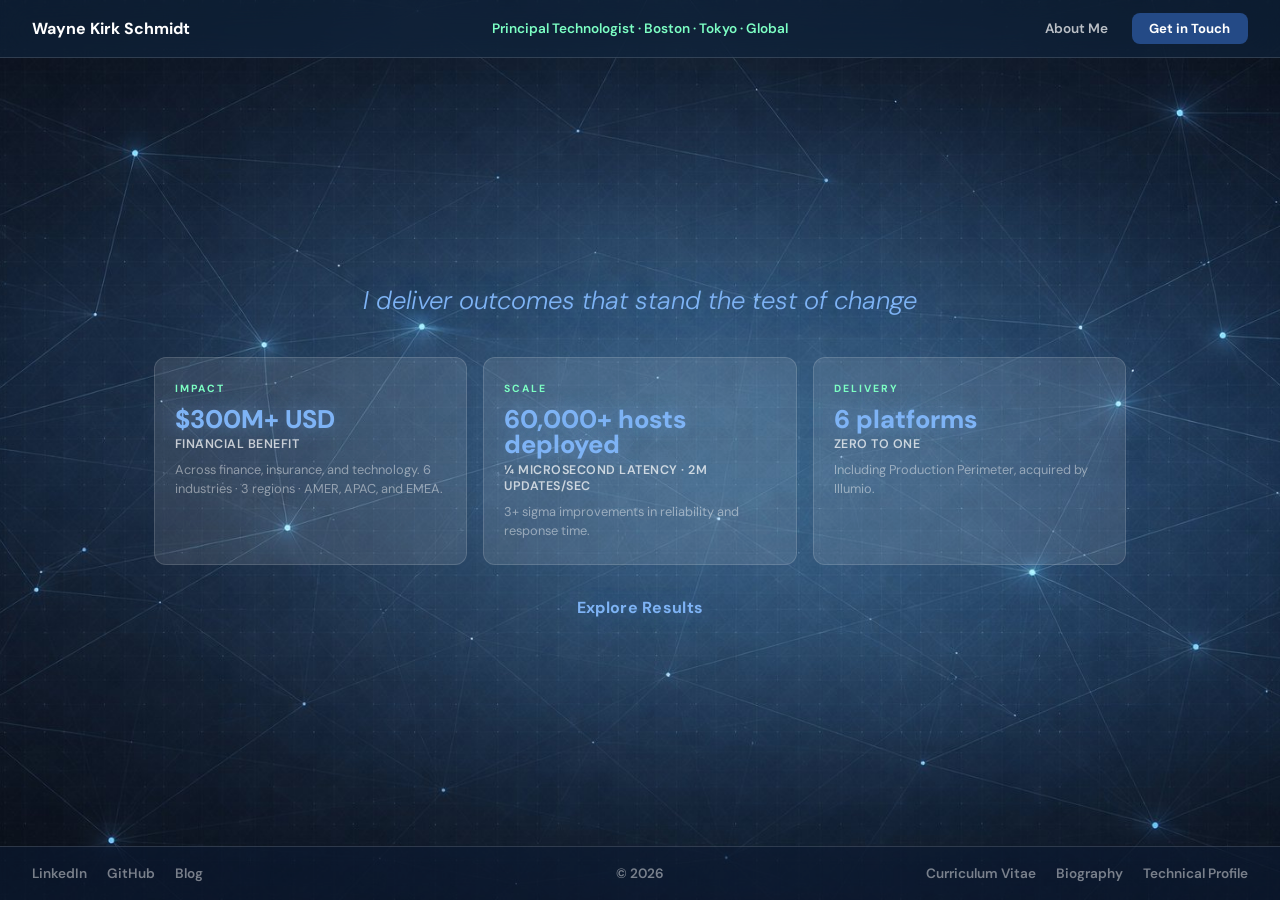
==== index.html @ f5925748 "Add files via upload" ====
<!DOCTYPE html>
<html lang="en">
<head>
  <meta charset="UTF-8"/>
  <meta name="viewport" content="width=device-width, initial-scale=1.0"/>
  <title>Wayne Kirk Schmidt — Principal Technologist</title>
  <meta name="description" content="I help people reclaim their most precious resource: time. Principal technologist. Boston · Tokyo · Global."/>
  <link rel="preconnect" href="https://fonts.googleapis.com"/>
  <link rel="preconnect" href="https://fonts.gstatic.com" crossorigin/>
  <link href="https://fonts.googleapis.com/css2?family=DM+Sans:ital,opsz,wght@0,9..40,300;0,9..40,400;0,9..40,600;0,9..40,700;0,9..40,800;1,9..40,300&display=swap" rel="stylesheet"/>
  <link rel="preload" href="./background.webp" as="image" type="image/webp"/>
  <link rel="dns-prefetch" href="https://changeis.io"/>
  <link rel="stylesheet" href="./styles.css"/>
  <style>
    html, body { height: 100%; overflow: hidden; }
    .page { height: 100vh; display: grid; grid-template-rows: 58px 1fr 54px; }

    /* HEADER */
    .hdr {
      display: grid; grid-template-columns: 1fr auto 1fr;
      align-items: center; padding: 0 2rem;
      background: rgba(15,39,66,0.55); backdrop-filter: blur(16px);
      border-bottom: 1px solid var(--border);
    }
    .hdr-name { font-size: 1rem; font-weight: 700; color: var(--white); text-decoration: none; }
    .hdr-location {
      font-size: 0.85rem; font-weight: 600; color: #7dffc4;
      text-align: center; white-space: nowrap;
    }
    .hdr-right { display: flex; justify-content: flex-end; gap: 1.5rem; align-items: center; }
    .hdr-link { color: var(--light); text-decoration: none; font-size: 0.85rem; font-weight: 600; transition: color 0.15s; }
    .hdr-link:hover { color: var(--white); }
    .hdr-cta {
      background: var(--brand); color: var(--white); padding: 0.45rem 1.1rem;
      border-radius: 8px; text-decoration: none; font-weight: 700; font-size: 0.82rem; transition: background 0.2s;
    }
    .hdr-cta:hover { background: var(--accent); }

    /* MAIN */
    .main {
      display: flex; flex-direction: column;
      align-items: center; justify-content: center;
      padding: 2rem;
      text-align: center;
    }
    .role {
      font-size: 0.65rem; font-weight: 700; letter-spacing: 2.5px;
      text-transform: uppercase; color: #7dffc4; margin-bottom: 1.25rem;
    }
    .tagline {
      font-size: clamp(1.2rem, 2vw, 1.8rem); font-weight: 300; font-style: italic;
      color: var(--sky); line-height: 1.2; white-space: nowrap; margin-bottom: 2.5rem;
      text-shadow: 0 0 40px rgba(126,179,245,0.4);
    }
    .proof-grid {
      display: grid; grid-template-columns: repeat(3, 1fr);
      gap: 1rem; width: 80%; margin-bottom: 2rem;
    }
    .proof-item {
      background: var(--frost); border: 1px solid var(--border);
      border-radius: 12px; padding: 1.5rem 1.25rem; text-align: left;
    }
    .proof-cat {
      font-size: 0.65rem; font-weight: 700; letter-spacing: 2px;
      text-transform: uppercase; color: #7dffc4; margin-bottom: 0.75rem;
    }
    .proof-num {
      font-size: 1.6rem; font-weight: 800; color: var(--sky);
      line-height: 1; margin-bottom: 0.25rem;
      text-shadow: 0 0 20px rgba(126,179,245,0.5);
    }
    .proof-sub {
      font-size: 0.78rem; font-weight: 600; color: var(--light);
      margin-bottom: 0.5rem; text-transform: uppercase; letter-spacing: 0.5px;
    }
    .proof-label { font-size: 0.8rem; color: var(--muted); line-height: 1.5; }
    .results-link {
      font-size: 1rem; font-weight: 700; color: var(--sky);
      text-decoration: none; letter-spacing: 0.3px; transition: color 0.15s;
      text-shadow: 0 0 20px rgba(126,179,245,0.4);
    }
    .results-link:hover { color: var(--white); }

    /* FOOTER */
    .ftr {
      display: grid; grid-template-columns: 1fr auto 1fr;
      align-items: center; padding: 0 2rem;
      border-top: 1px solid var(--border); background: rgba(10,25,50,0.6);
    }
    .ftr-left { display: flex; gap: 1.25rem; }
    .ftr-right { display: flex; justify-content: flex-end; gap: 1.25rem; }
    .ftr-left a, .ftr-right a {
      color: var(--muted); text-decoration: none; font-size: 0.85rem; font-weight: 600; transition: color 0.15s;
    }
    .ftr-left a:hover, .ftr-right a:hover { color: var(--light); }
    .ftr-copy { font-size: 0.85rem; font-weight: 600; color: var(--muted); white-space: nowrap; }
  </style>
</head>
<body>
<div class="page">

  <header class="hdr">
    <a class="hdr-name" href="./index.html">Wayne Kirk Schmidt</a>
    <span class="hdr-location">Principal Technologist · Boston · Tokyo · Global</span>
    <div class="hdr-right">
      <a class="hdr-link" href="./about.html">About Me</a>
      <a class="hdr-cta" href="./contact.html">Get in Touch</a>
    </div>
  </header>

  <main class="main">
    <div class="tagline">I deliver outcomes that stand the test of change</div>
    <div class="proof-grid">
      <div class="proof-item">
        <div class="proof-cat">Impact</div>
        <div class="proof-num">$300M+ USD</div>
        <div class="proof-sub">Financial Benefit</div>
        <div class="proof-label">Across finance, insurance, and technology. 6 industries · 3 regions · AMER, APAC, and EMEA.</div>
      </div>
      <div class="proof-item">
        <div class="proof-cat">Scale</div>
        <div class="proof-num">60,000+ hosts deployed</div>
        <div class="proof-sub">¼ microsecond latency · 2M updates/sec</div>
        <div class="proof-label">3+ sigma improvements in reliability and response time.</div>
      </div>
      <div class="proof-item">
        <div class="proof-cat">Delivery</div>
        <div class="proof-num">6 platforms</div>
        <div class="proof-sub">Zero to One</div>
        <div class="proof-label">Including Production Perimeter, acquired by Illumio.</div>
      </div>
    </div>
    <a class="results-link" href="https://casestudies.changeis.io">Explore Results</a>
  </main>

  <footer class="ftr">
    <div class="ftr-left">
      <a href="https://linkedin.com/in/waynekirkschmidt" target="_blank">LinkedIn</a>
      <a href="https://github.com/wayne-kirk-schmidt" target="_blank">GitHub</a>
      <a href="https://backofthenapkin.tech" target="_blank">Blog</a>
    </div>
    <span class="ftr-copy">© 2026</span>
    <div class="ftr-right">
      <a href="./docs/WayneKirkSchmidt_CV.pdf" target="_blank">Curriculum Vitae</a>
      <a href="./docs/WayneKirkSchmidt_Bio.pdf" target="_blank">Biography</a>
      <a href="./docs/WayneKirkSchmidt_Technical.pdf" target="_blank">Technical Profile</a>
    </div>
  </footer>

</div>
</body>
</html>
---- styles.css ----
/* ============================================================
   waynekirkschmidt.me — Personal site styles
   Same DNA as changeis.io, lighter and more personal
   ============================================================ */

:root {
  --ink:      #0f2742;
  --navy:     #1a2f52;
  --brand:    #244a86;
  --accent:   #3b6fd4;
  --sky:      #7eb3f5;
  --white:    #ffffff;
  --light:    rgba(255,255,255,0.72);
  --muted:    rgba(255,255,255,0.45);
  --frost:    rgba(255,255,255,0.10);
  --frost-md: rgba(255,255,255,0.15);
  --frost-lg: rgba(255,255,255,0.92);
  --border:   rgba(255,255,255,0.14);
  --sans:     'DM Sans', system-ui, sans-serif;
}

*, *::before, *::after { box-sizing: border-box; margin: 0; padding: 0; }

html { scroll-behavior: smooth; }

body {
  font-family: 'DM Sans', system-ui, sans-serif;
  background-image: url('./background.png');
  background-size: cover;
  background-position: center;
  background-repeat: no-repeat;
  background-attachment: fixed;
  min-height: 100vh;
  color: var(--white);
  -webkit-font-smoothing: antialiased;
}

/* ── NAV ── */
nav {
  position: sticky;
  top: 0;
  z-index: 100;
  display: flex;
  align-items: center;
  justify-content: space-between;
  padding: 0 2rem;
  height: 58px;
  background: rgba(15,39,66,0.55);
  backdrop-filter: blur(16px);
  border-bottom: 1px solid var(--border);
}

.nav-availability {
  display: inline-flex;
  align-items: center;
  gap: 8px;
  background: rgba(33,163,102,0.15);
  border: 1px solid rgba(33,163,102,0.35);
  border-radius: 999px;
  padding: 4px 12px;
  font-size: 0.72rem;
  font-weight: 600;
  color: #7dffc4;
  white-space: nowrap;
}

.nav-availability::before {
  content: '';
  width: 6px;
  height: 6px;
  border-radius: 50%;
  background: #21a366;
  animation: pulse 2s infinite;
  flex-shrink: 0;
}

.nav-logo {
  font-size: 1rem;
  font-weight: 700;
  color: var(--white);
  text-decoration: none;
  letter-spacing: -0.3px;
}

.nav-logo span { color: var(--sky); }

.nav-links {
  display: flex;
  gap: 2rem;
  list-style: none;
}

.nav-links a {
  color: var(--light);
  text-decoration: none;
  font-size: 1rem;
  font-weight: 600;
  letter-spacing: 0.3px;
  transition: color 0.15s;
}

.nav-links a:hover { color: var(--white); }

/* ── HERO ── */
.hero {
  min-height: 90vh;
  display: flex;
  align-items: center;
  padding: 5rem 2rem 3rem;
}

.hero-inner {
  max-width: 780px;
  margin: 0 auto;
  width: 100%;
}

.hero-eyebrow {
  font-size: 0.75rem;
  font-weight: 700;
  letter-spacing: 2.5px;
  text-transform: uppercase;
  color: var(--sky);
  margin-bottom: 1.25rem;
}

.hero-title {
  font-size: clamp(2.8rem, 6vw, 5rem);
  font-weight: 800;
  line-height: 1.05;
  letter-spacing: -1.5px;
  color: var(--white);
  margin-bottom: 1.5rem;
}

.hero-title em {
  font-style: italic;
  color: var(--sky);
  font-weight: 300;
}

.hero-availability {
  display: inline-flex;
  align-items: center;
  gap: 8px;
  background: rgba(33,163,102,0.15);
  border: 1px solid rgba(33,163,102,0.35);
  border-radius: 999px;
  padding: 6px 14px;
  font-size: 0.8rem;
  font-weight: 600;
  color: #7dffc4;
  margin-bottom: 1.75rem;
}

.hero-availability::before {
  content: '';
  width: 7px;
  height: 7px;
  border-radius: 50%;
  background: #21a366;
  animation: pulse 2s infinite;
}

@keyframes pulse {
  0%, 100% { opacity: 1; }
  50% { opacity: 0.4; }
}

.hero-sub {
  font-size: 1.15rem;
  color: var(--light);
  line-height: 1.7;
  max-width: 560px;
  margin-bottom: 2.5rem;
}

.hero-actions {
  display: flex;
  gap: 12px;
  flex-wrap: wrap;
}

.btn-primary {
  background: var(--brand);
  color: var(--white);
  padding: 0.875rem 1.75rem;
  border-radius: 10px;
  text-decoration: none;
  font-weight: 700;
  font-size: 0.95rem;
  transition: background 0.2s, transform 0.15s;
  display: inline-block;
}

.btn-primary:hover { background: var(--accent); transform: translateY(-1px); }

.btn-ghost {
  background: transparent;
  color: var(--white);
  padding: 0.875rem 1.75rem;
  border-radius: 10px;
  border: 1px solid var(--border);
  text-decoration: none;
  font-weight: 600;
  font-size: 0.95rem;
  transition: border-color 0.2s, background 0.2s;
  display: inline-block;
}

.btn-ghost:hover { border-color: rgba(255,255,255,0.35); background: var(--frost); }

/* ── SECTIONS ── */
section {
  padding: 5rem 2rem;
}

.section-inner {
  max-width: 860px;
  margin: 0 auto;
}

.section-eyebrow {
  font-size: 0.7rem;
  font-weight: 700;
  letter-spacing: 2.5px;
  text-transform: uppercase;
  color: var(--sky);
  margin-bottom: 0.75rem;
}

.section-title {
  font-size: clamp(1.6rem, 3.5vw, 2.4rem);
  font-weight: 800;
  line-height: 1.15;
  letter-spacing: -0.5px;
  color: var(--white);
  margin-bottom: 1.25rem;
}

.section-intro {
  font-size: 1rem;
  color: var(--light);
  line-height: 1.75;
  max-width: 600px;
  margin-bottom: 2.5rem;
}

/* ── CAPABILITIES ── */
#capabilities { background: rgba(15,39,66,0.3); }

.cap-grid {
  display: grid;
  grid-template-columns: repeat(3, 1fr);
  gap: 1.25rem;
  margin-top: 2rem;
}

@media (max-width: 720px) { .cap-grid { grid-template-columns: 1fr; } }
@media (max-width: 960px) and (min-width: 721px) { .cap-grid { grid-template-columns: repeat(2, 1fr); } }

.cap-card {
  background: var(--frost-lg);
  border-radius: 14px;
  padding: 1.5rem;
  border-left: 4px solid var(--brand);
  box-shadow: 0 8px 32px rgba(0,0,0,0.2);
}

.cap-name {
  font-size: 0.95rem;
  font-weight: 700;
  color: var(--brand);
  margin-bottom: 0.5rem;
}

.cap-desc {
  font-size: 0.875rem;
  color: var(--navy);
  line-height: 1.6;
}

.cap-row-label {
  font-size: 0.68rem;
  font-weight: 700;
  letter-spacing: 2.5px;
  text-transform: uppercase;
  color: var(--sky);
  margin-bottom: 0.75rem;
  margin-top: 2rem;
  opacity: 0.7;
}

.cap-section-divider {
  display: flex;
  align-items: center;
  gap: 1.25rem;
  margin: 2.75rem 0 0.5rem;
}

.cap-divider-line {
  flex: 1;
  height: 1px;
  background: linear-gradient(to right, transparent, rgba(56,189,248,0.25), transparent);
}

.cap-divider-label {
  font-size: 0.68rem;
  font-weight: 700;
  letter-spacing: 2.5px;
  text-transform: uppercase;
  color: var(--sky);
  opacity: 0.6;
  white-space: nowrap;
}

/* ── RESULTS ── */
.results-grid {
  display: grid;
  grid-template-columns: repeat(2, 1fr);
  gap: 1rem;
  margin-top: 2rem;
}

@media (max-width: 560px) { .results-grid { grid-template-columns: 1fr; } }

.result-item {
  background: var(--frost);
  border: 1px solid var(--border);
  border-radius: 12px;
  padding: 1.25rem 1.5rem;
  display: flex;
  align-items: flex-start;
  gap: 12px;
}

.result-text {
  font-size: 0.9rem;
  color: var(--light);
  line-height: 1.55;
}

/* ── DOCUMENTS ── */
#documents { background: rgba(15,39,66,0.3); }

.docs-grid {
  display: grid;
  grid-template-columns: repeat(3, 1fr);
  gap: 1.25rem;
  margin-top: 2rem;
}

@media (max-width: 720px) { .docs-grid { grid-template-columns: 1fr; } }
@media (max-width: 960px) and (min-width: 721px) { .docs-grid { grid-template-columns: repeat(2, 1fr); } }

.doc-card {
  background: var(--frost-lg);
  border-radius: 14px;
  padding: 1.5rem;
  text-decoration: none;
  color: inherit;
  display: flex;
  flex-direction: column;
  gap: 10px;
  border: 1px solid rgba(255,255,255,0.2);
  box-shadow: 0 8px 32px rgba(0,0,0,0.2);
  transition: transform 0.15s, box-shadow 0.15s;
}

.doc-card:hover { transform: translateY(-2px); box-shadow: 0 16px 48px rgba(0,0,0,0.3); }

.doc-icon {
  font-size: 1.5rem;
}

.doc-name {
  font-size: 0.95rem;
  font-weight: 700;
  color: var(--brand);
}

.doc-desc {
  font-size: 0.825rem;
  color: #6b7280;
  line-height: 1.5;
  flex: 1;
}

.doc-action {
  font-size: 0.8rem;
  font-weight: 700;
  color: var(--brand);
  letter-spacing: 0.3px;
}

/* ── CONTACT ── */
#contact {
  text-align: center;
  background: rgba(10,30,58,0.7);
}

.contact-grid {
  display: grid;
  grid-template-columns: 1fr auto 1fr;
  gap: 2rem;
  max-width: 820px;
  margin: 3rem auto 0;
  align-items: start;
  text-align: left;
}

.contact-card {
  background: var(--frost);
  border: 1px solid var(--border);
  border-radius: 12px;
  padding: 2rem;
}

.contact-card-label {
  font-size: 0.75rem;
  font-weight: 700;
  letter-spacing: 0.1em;
  text-transform: uppercase;
  color: var(--sky);
  margin: 0 0 0.5rem;
}

.contact-card-desc {
  font-size: 0.9rem;
  color: var(--light);
  margin: 0 0 1.5rem;
  line-height: 1.6;
}

.contact-card-note {
  font-size: 0.75rem;
  color: var(--muted);
  margin: 1rem 0 0;
  text-align: center;
}

.contact-card-cal {
  display: flex;
  flex-direction: column;
  justify-content: space-between;
}

.contact-divider {
  display: flex;
  flex-direction: column;
  align-items: center;
  justify-content: center;
  padding-top: 6rem;
  color: var(--muted);
  font-size: 0.8rem;
  font-weight: 500;
  letter-spacing: 0.05em;
  text-transform: uppercase;
}

.form-group {
  margin-bottom: 1rem;
}

.form-input {
  width: 100%;
  background: rgba(255,255,255,0.06);
  border: 1px solid var(--border);
  border-radius: 8px;
  padding: 0.75rem 1rem;
  color: var(--white);
  font-family: var(--sans);
  font-size: 0.9rem;
  outline: none;
  transition: border-color 0.15s;
  box-sizing: border-box;
}

.form-input::placeholder { color: var(--muted); }
.form-input:focus { border-color: var(--sky); }

.form-textarea { resize: vertical; min-height: 100px; }

.form-submit {
  width: 100%;
  margin-top: 0.5rem;
  cursor: pointer;
  border: none;
  font-family: var(--sans);
}

.btn-cal {
  display: block;
  text-align: center;
  background: var(--accent);
  color: var(--white);
  text-decoration: none;
  font-weight: 700;
  font-size: 0.9rem;
  letter-spacing: 0.04em;
  padding: 0.85rem 1.5rem;
  border-radius: 8px;
  transition: background 0.2s, transform 0.15s;
  margin-top: auto;
  margin-bottom: 0.5rem;
}

.btn-cal:hover { background: var(--sky); transform: translateY(-1px); }

.contact-links {
  display: flex;
  gap: 1.5rem;
  justify-content: center;
  flex-wrap: wrap;
  margin-top: 3rem;
}

.contact-link {
  color: var(--light);
  text-decoration: none;
  font-size: 0.875rem;
  font-weight: 500;
  transition: color 0.15s;
}

.contact-link:hover { color: var(--white); }

@media (max-width: 680px) {
  .contact-grid {
    grid-template-columns: 1fr;
  }
  .contact-divider {
    flex-direction: row;
    padding-top: 0;
    gap: 1rem;
  }
  .contact-divider::before,
  .contact-divider::after {
    content: '';
    flex: 1;
    height: 1px;
    background: var(--border);
  }
}

/* ── FOOTER ── */
footer {
  padding: 1.5rem 2rem;
  display: flex;
  justify-content: space-between;
  align-items: center;
  flex-wrap: wrap;
  gap: 12px;
  border-top: 1px solid var(--border);
  background: rgba(10,25,50,0.6);
}

.footer-name {
  font-size: 0.875rem;
  font-weight: 700;
  color: var(--white);
}

.footer-copy {
  font-size: 0.75rem;
  color: var(--muted);
}

/* ── REVEAL ANIMATIONS ── */
.reveal {
  opacity: 0;
  transform: translateY(20px);
  transition: opacity 0.6s ease, transform 0.6s ease;
}

.reveal.visible {
  opacity: 1;
  transform: none;
}

/* ── C.O.D.E. DIAGRAM ── */
#code { background: rgba(10,25,50,0.4); }

.code-diagram {
  display: grid;
  grid-template-columns: 1fr 60px 1fr;
  grid-template-rows: auto 60px auto;
  gap: 0;
  margin-top: 2rem;
  max-width: 680px;
}

.code-card {
  background: var(--frost-lg);
  border-radius: 14px;
  padding: 1.5rem;
  border-left: 4px solid var(--accent);
  box-shadow: 0 8px 32px rgba(0,0,0,0.2);
}

.code-letter {
  font-size: 2rem;
  font-weight: 800;
  color: var(--brand);
  line-height: 1;
  margin-bottom: 0.25rem;
}

.code-name {
  font-size: 0.95rem;
  font-weight: 700;
  color: var(--brand);
  margin-bottom: 0.5rem;
}

.code-desc {
  font-size: 0.875rem;
  color: var(--navy);
  line-height: 1.6;
}

/* Grid placement */
#code-c         { grid-column: 1; grid-row: 1; }
.code-arrow-top { grid-column: 2; grid-row: 1; display: flex; align-items: center; justify-content: center; }
#code-o         { grid-column: 3; grid-row: 1; }
.code-arrow-right  { grid-column: 3; grid-row: 2; display: flex; align-items: center; justify-content: center; }
#code-d         { grid-column: 3; grid-row: 3; }
.code-arrow-bottom { grid-column: 2; grid-row: 3; display: flex; align-items: center; justify-content: center; }
#code-e         { grid-column: 1; grid-row: 3; }
.code-arrow-left   { grid-column: 1; grid-row: 2; display: flex; align-items: center; justify-content: center; }

.arrow-svg { width: 100%; height: 100%; }

.code-copy {
  font-size: 0.33em;
  vertical-align: super;
  font-weight: 400;
  color: var(--sky);
}

.code-mindset {
  margin-top: 3rem;
  font-style: italic;
  color: var(--light);
  font-size: 1rem;
}


  margin-top: 2rem;
  font-style: italic;
  color: var(--light);
  font-size: 1rem;
}

@media (max-width: 640px) {
  .code-diagram {
    grid-template-columns: 1fr;
    grid-template-rows: auto;
    gap: 1rem;
  }
  .code-arrow-top, .code-arrow-right, .code-arrow-bottom, .code-arrow-left { display: none; }
  #code-c, #code-o, #code-d, #code-e { grid-column: 1 !important; grid-row: auto !important; }
}

/* ── MOBILE ── */
@media (max-width: 640px) {
  .nav-links { display: none; }
  .nav-availability { display: none; }
  .hero { padding: 3rem 1.5rem 2rem; min-height: 80vh; }
  section { padding: 3.5rem 1.5rem; }
}
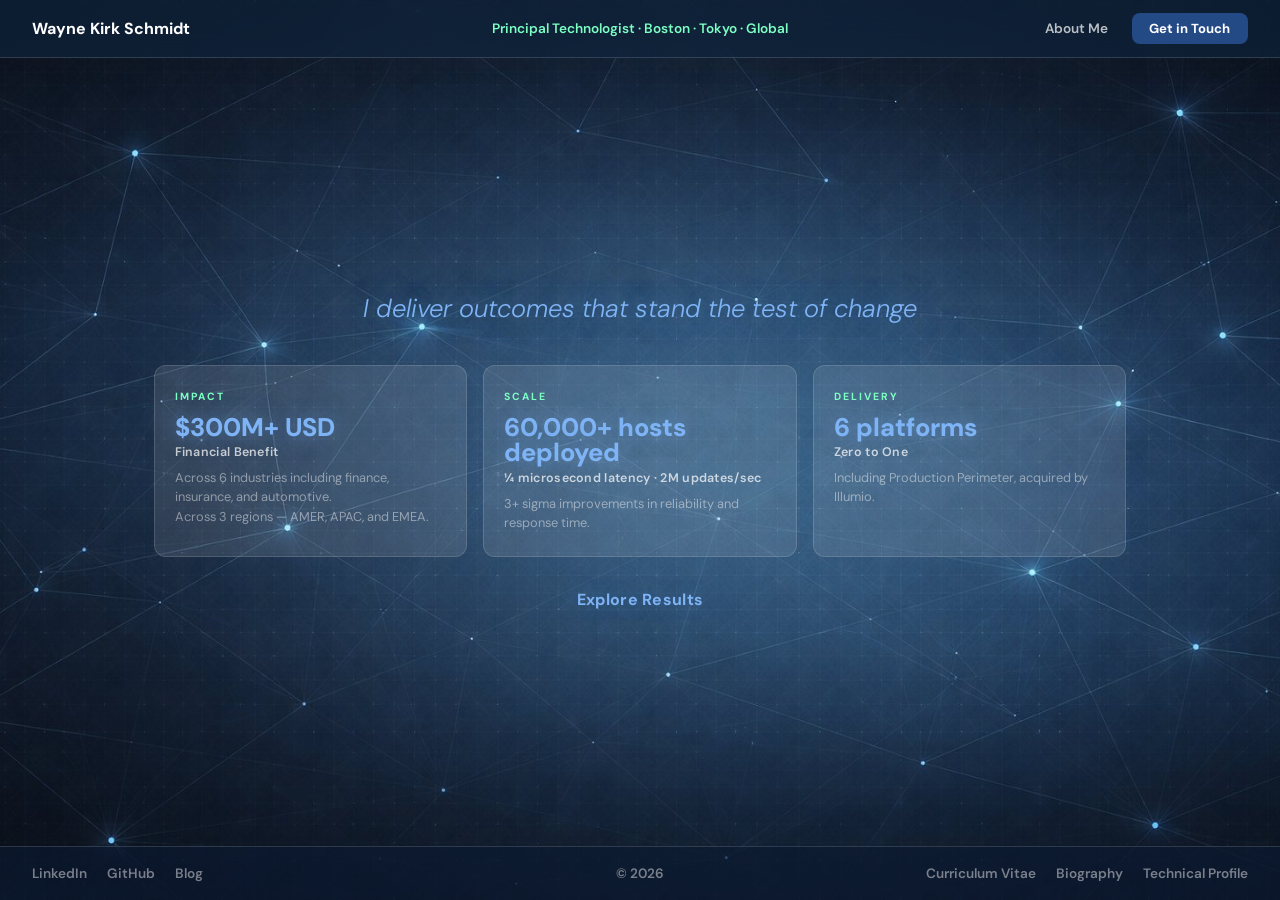
==== commit e8c7a1e6: "Add files via upload" ====
--- a/index.html
+++ b/index.html
@@ -71,7 +71,7 @@
     }
     .proof-sub {
       font-size: 0.78rem; font-weight: 600; color: var(--light);
-      margin-bottom: 0.5rem; text-transform: uppercase; letter-spacing: 0.5px;
+      margin-bottom: 0.5rem; letter-spacing: 0.3px;
     }
     .proof-label { font-size: 0.8rem; color: var(--muted); line-height: 1.5; }
     .results-link {
@@ -115,7 +115,8 @@
         <div class="proof-cat">Impact</div>
         <div class="proof-num">$300M+ USD</div>
         <div class="proof-sub">Financial Benefit</div>
-        <div class="proof-label">Across finance, insurance, and technology. 6 industries · 3 regions · AMER, APAC, and EMEA.</div>
+        <div class="proof-label">Across 6 industries including finance, insurance, and automotive.</div>
+        <div class="proof-label">Across 3 regions — AMER, APAC, and EMEA.</div>
       </div>
       <div class="proof-item">
         <div class="proof-cat">Scale</div>
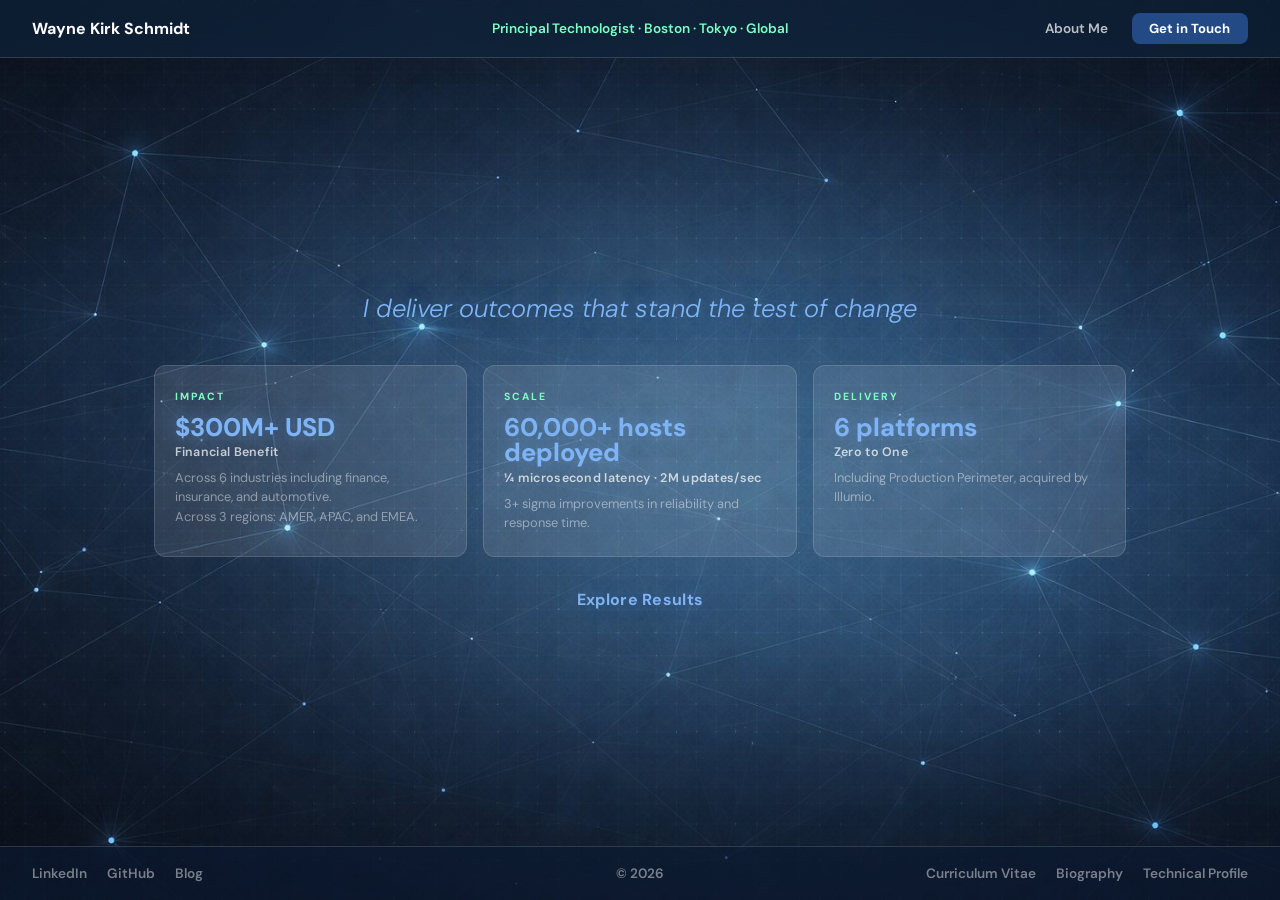
==== commit d3c4943c: "Update index.html" ====
--- a/index.html
+++ b/index.html
@@ -116,7 +116,7 @@
         <div class="proof-num">$300M+ USD</div>
         <div class="proof-sub">Financial Benefit</div>
         <div class="proof-label">Across 6 industries including finance, insurance, and automotive.</div>
-        <div class="proof-label">Across 3 regions — AMER, APAC, and EMEA.</div>
+        <div class="proof-label">Across 3 regions: AMER, APAC, and EMEA.</div>
       </div>
       <div class="proof-item">
         <div class="proof-cat">Scale</div>
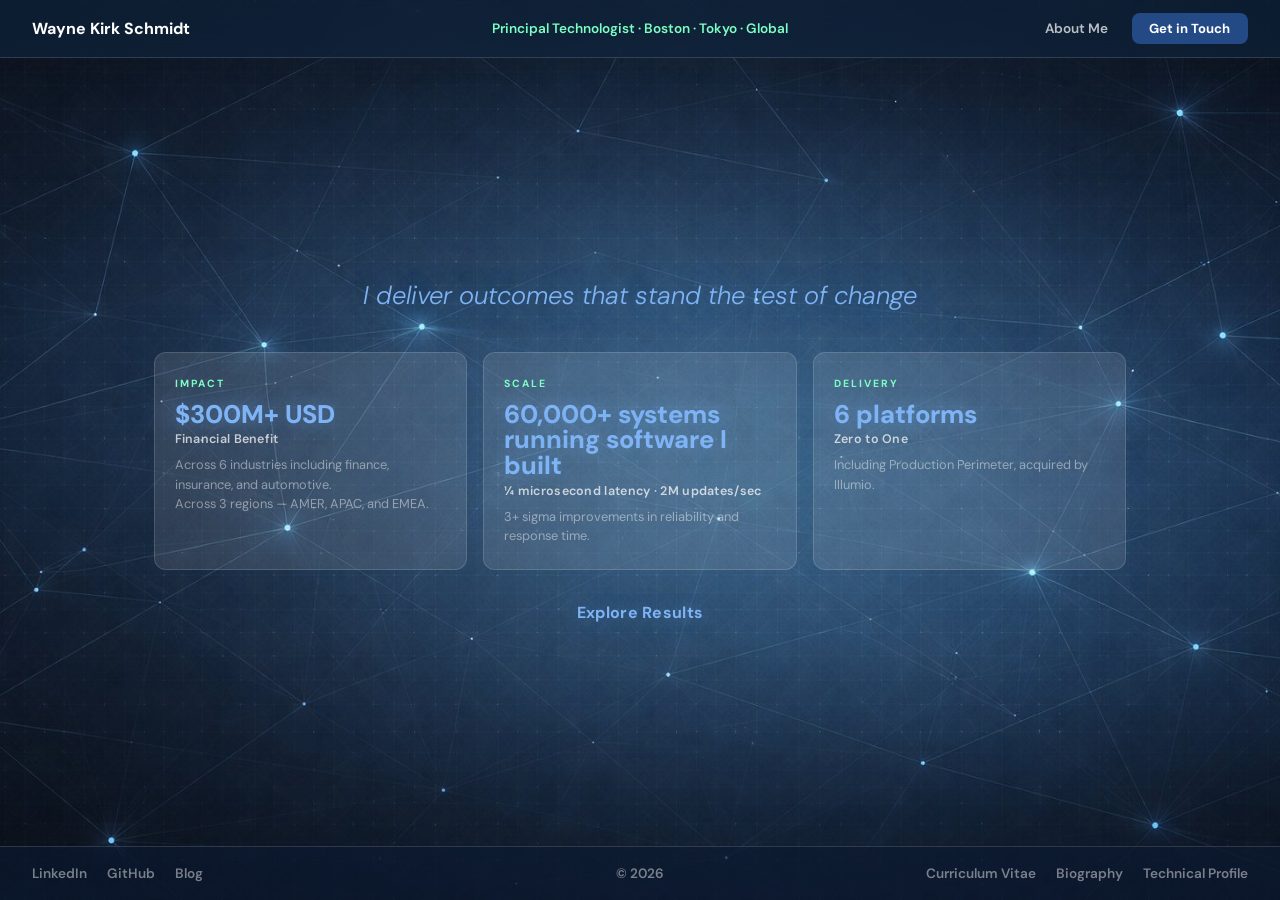
==== commit 706a7d93: "Add files via upload" ====
--- a/index.html
+++ b/index.html
@@ -116,11 +116,11 @@
         <div class="proof-num">$300M+ USD</div>
         <div class="proof-sub">Financial Benefit</div>
         <div class="proof-label">Across 6 industries including finance, insurance, and automotive.</div>
-        <div class="proof-label">Across 3 regions: AMER, APAC, and EMEA.</div>
+        <div class="proof-label">Across 3 regions — AMER, APAC, and EMEA.</div>
       </div>
       <div class="proof-item">
         <div class="proof-cat">Scale</div>
-        <div class="proof-num">60,000+ hosts deployed</div>
+        <div class="proof-num">60,000+ systems running software I built</div>
         <div class="proof-sub">¼ microsecond latency · 2M updates/sec</div>
         <div class="proof-label">3+ sigma improvements in reliability and response time.</div>
       </div>
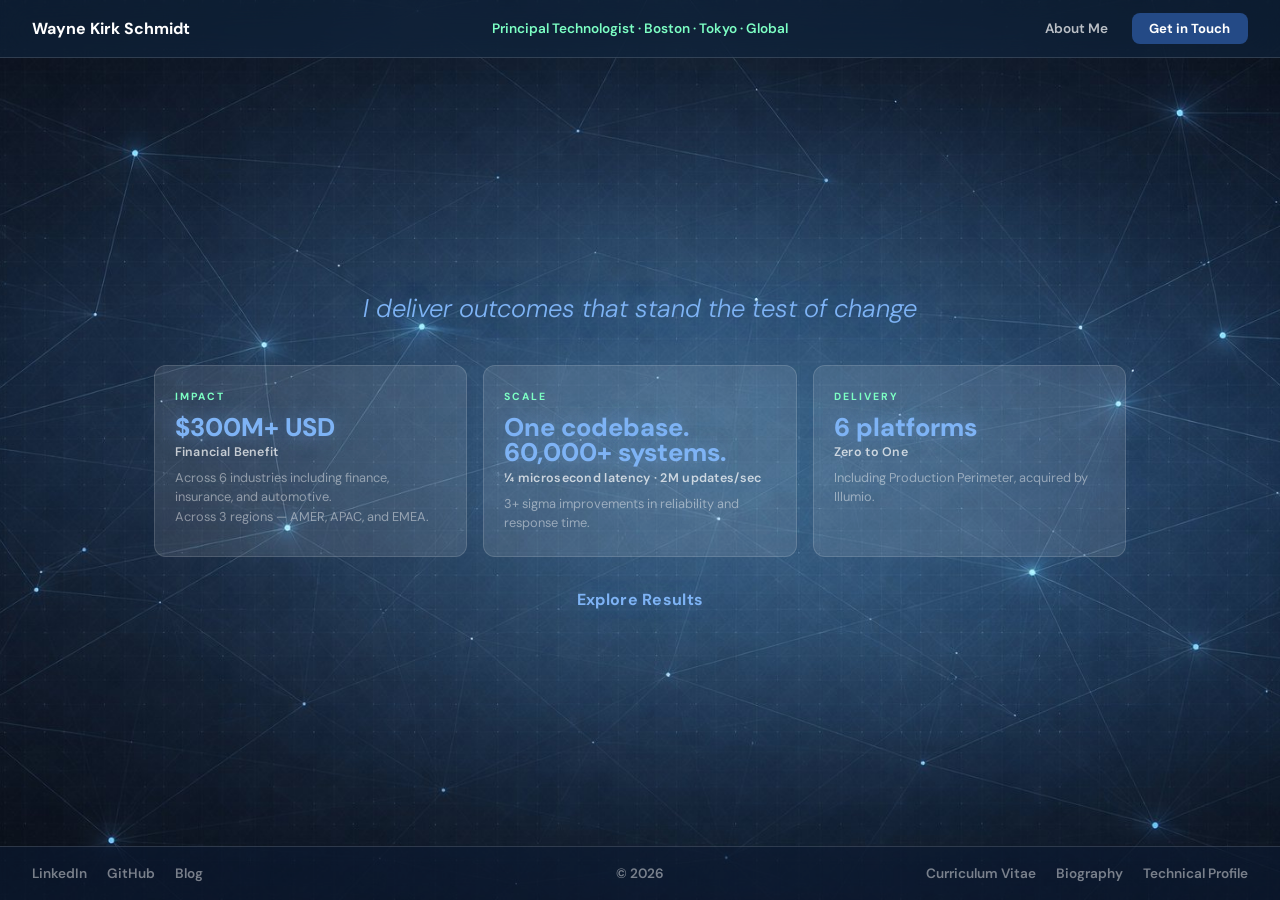
==== commit b3459bc6: "Add files via upload" ====
--- a/index.html
+++ b/index.html
@@ -120,7 +120,7 @@
       </div>
       <div class="proof-item">
         <div class="proof-cat">Scale</div>
-        <div class="proof-num">60,000+ systems running software I built</div>
+        <div class="proof-num">One codebase. 60,000+ systems.</div>
         <div class="proof-sub">¼ microsecond latency · 2M updates/sec</div>
         <div class="proof-label">3+ sigma improvements in reliability and response time.</div>
       </div>
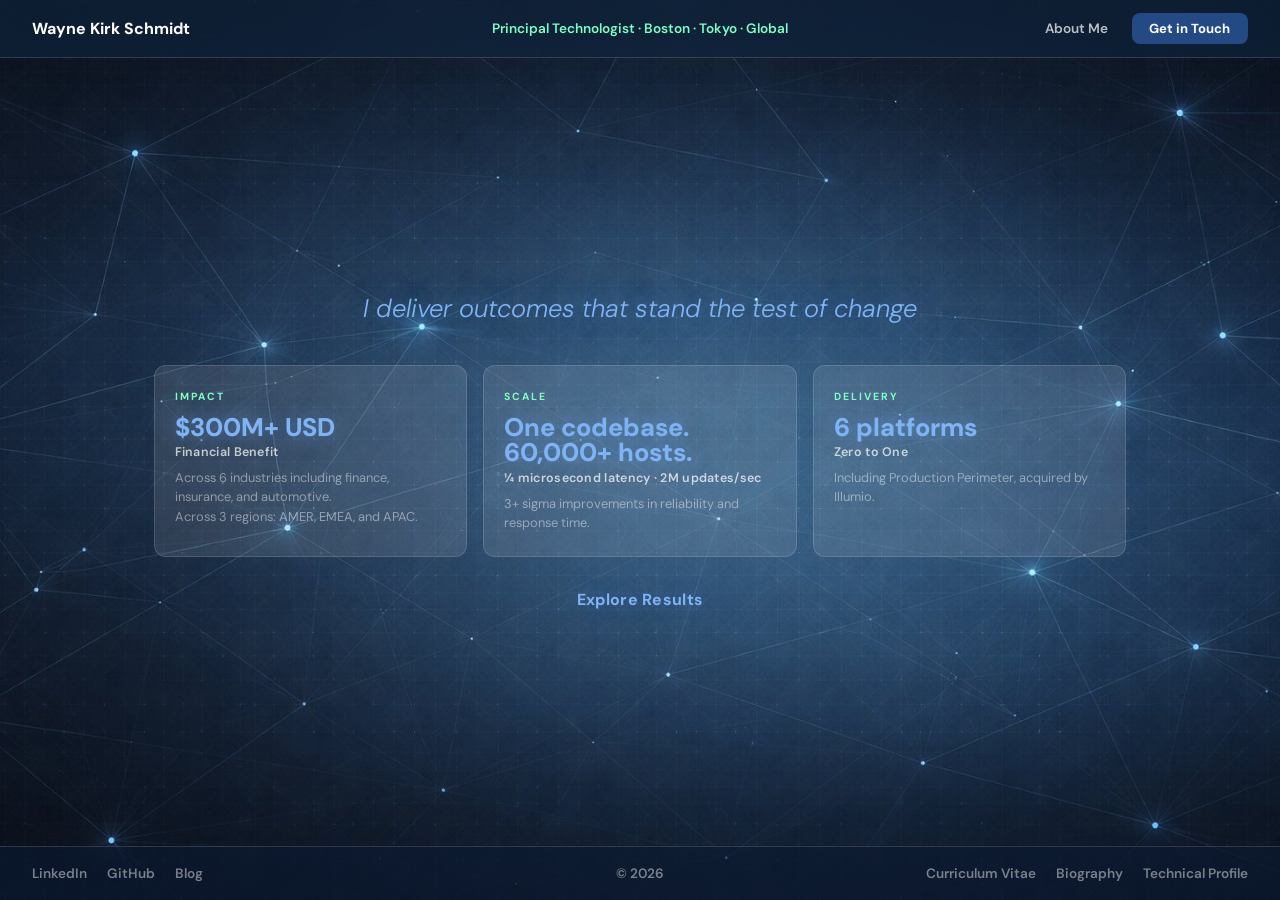
==== commit cf1ac08f: "Add files via upload" ====
--- a/index.html
+++ b/index.html
@@ -116,11 +116,11 @@
         <div class="proof-num">$300M+ USD</div>
         <div class="proof-sub">Financial Benefit</div>
         <div class="proof-label">Across 6 industries including finance, insurance, and automotive.</div>
-        <div class="proof-label">Across 3 regions — AMER, APAC, and EMEA.</div>
+        <div class="proof-label">Across 3 regions: AMER, EMEA, and APAC.</div>
       </div>
       <div class="proof-item">
         <div class="proof-cat">Scale</div>
-        <div class="proof-num">One codebase. 60,000+ systems.</div>
+        <div class="proof-num">One codebase. 60,000+ hosts.</div>
         <div class="proof-sub">¼ microsecond latency · 2M updates/sec</div>
         <div class="proof-label">3+ sigma improvements in reliability and response time.</div>
       </div>
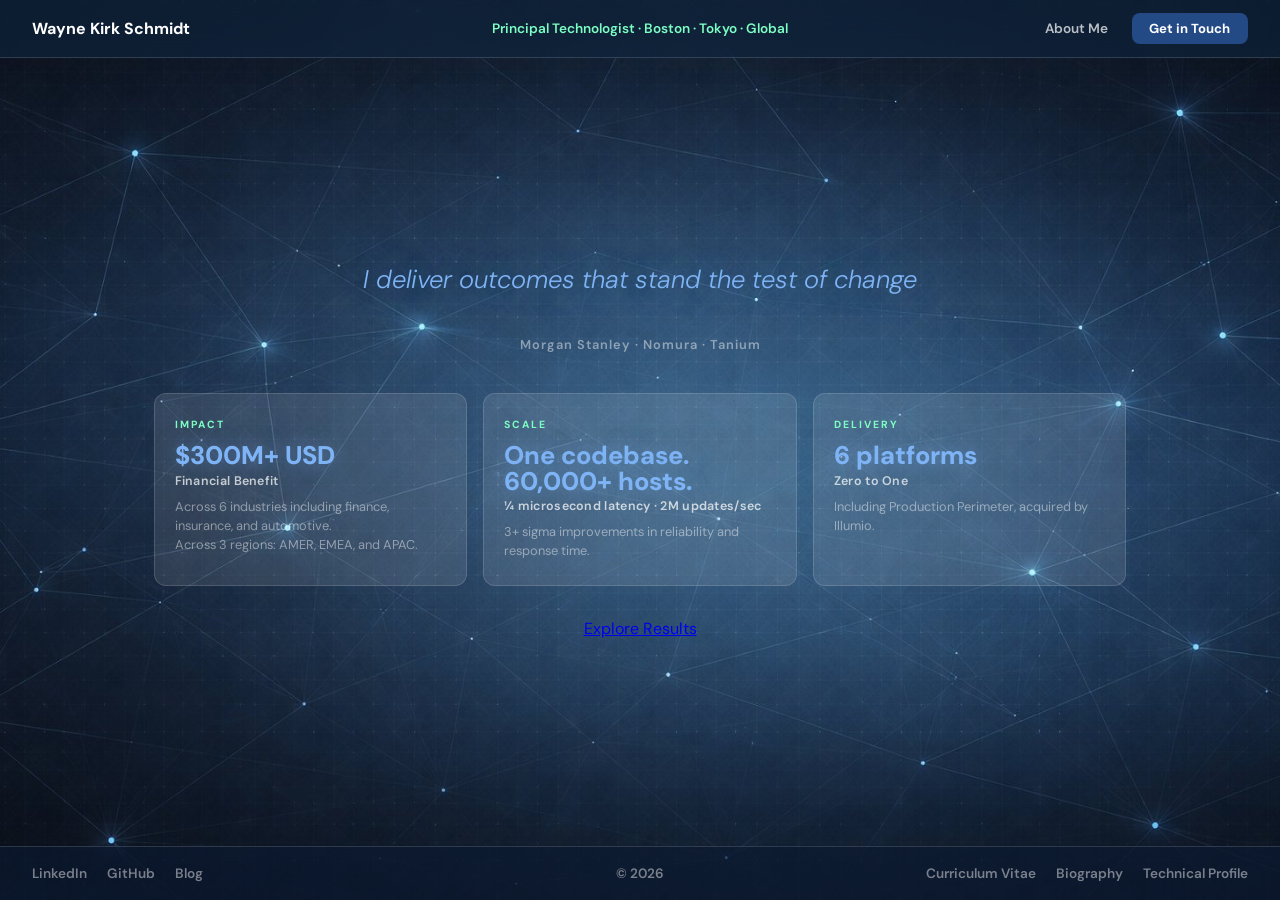
==== commit 23573c0f: "Add files via upload" ====
--- a/index.html
+++ b/index.html
@@ -74,7 +74,10 @@
       margin-bottom: 0.5rem; letter-spacing: 0.3px;
     }
     .proof-label { font-size: 0.8rem; color: var(--muted); line-height: 1.5; }
-    .results-link {
+    .rooms {
+      font-size: 0.8rem; font-weight: 600; color: var(--muted);
+      letter-spacing: 1px; margin-bottom: 2.5rem;
+    }
       font-size: 1rem; font-weight: 700; color: var(--sky);
       text-decoration: none; letter-spacing: 0.3px; transition: color 0.15s;
       text-shadow: 0 0 20px rgba(126,179,245,0.4);
@@ -110,6 +113,7 @@
 
   <main class="main">
     <div class="tagline">I deliver outcomes that stand the test of change</div>
+    <div class="rooms">Morgan Stanley · Nomura · Tanium</div>
     <div class="proof-grid">
       <div class="proof-item">
         <div class="proof-cat">Impact</div>
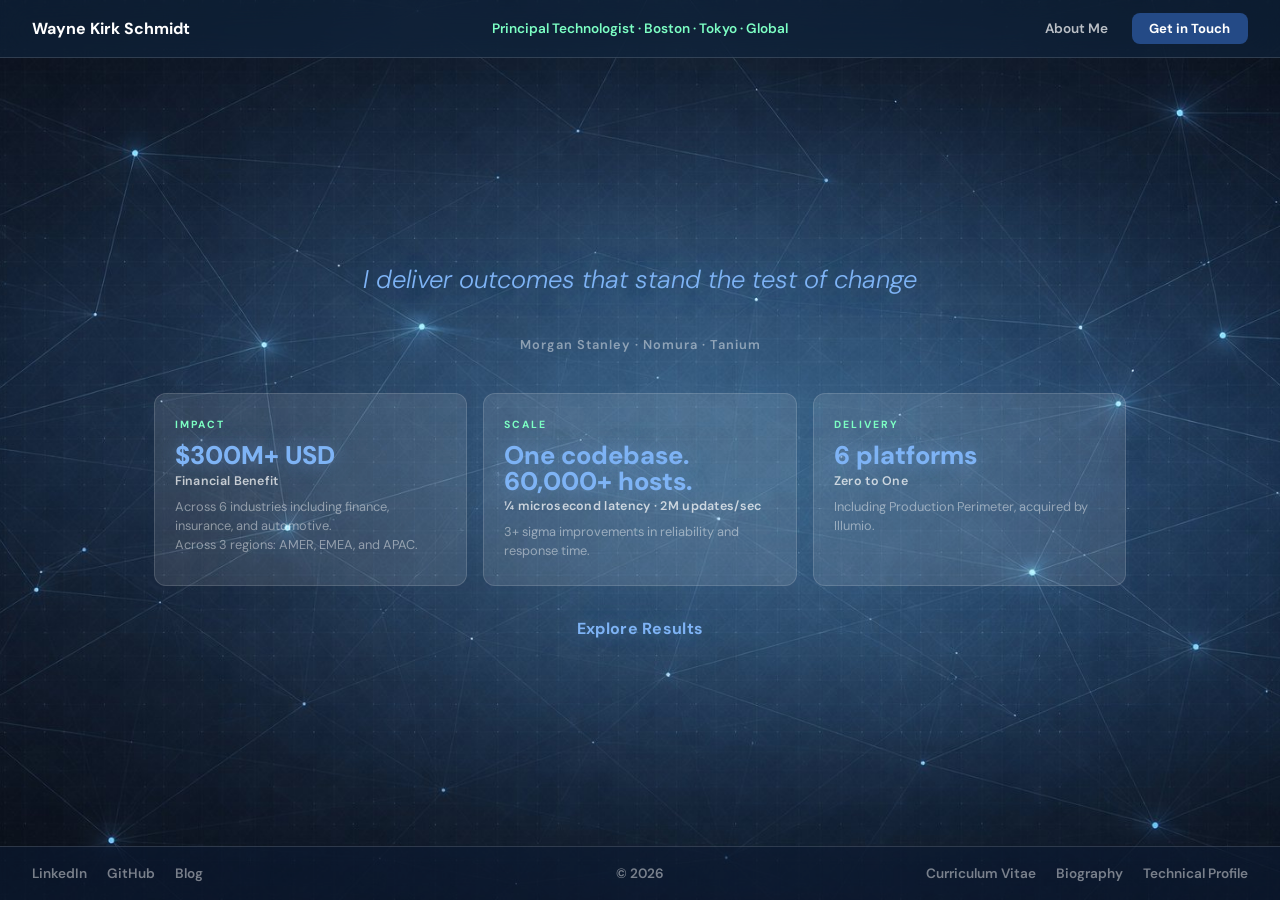
==== commit de68a5a7: "Add files via upload" ====
--- a/index.html
+++ b/index.html
@@ -78,6 +78,7 @@
       font-size: 0.8rem; font-weight: 600; color: var(--muted);
       letter-spacing: 1px; margin-bottom: 2.5rem;
     }
+    .results-link {
       font-size: 1rem; font-weight: 700; color: var(--sky);
       text-decoration: none; letter-spacing: 0.3px; transition: color 0.15s;
       text-shadow: 0 0 20px rgba(126,179,245,0.4);
